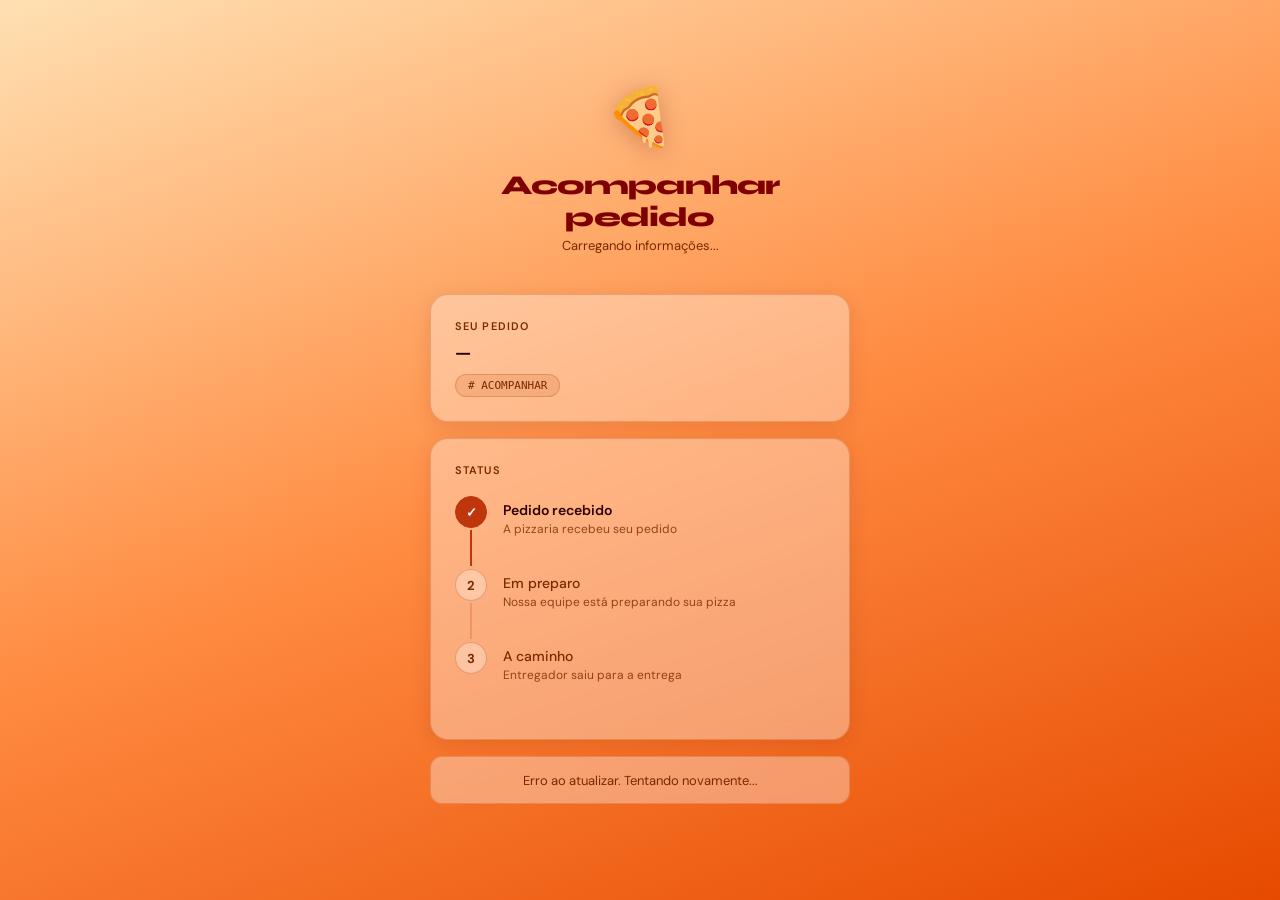
==== templates/acompanhar.html @ 8a987813 "inicial" ====
<!DOCTYPE html>
<html lang="pt-BR">
<head>
  <meta charset="UTF-8">
  <meta name="viewport" content="width=device-width, initial-scale=1.0">
  <title>Acompanhar Pedido</title>
  <link href="https://fonts.googleapis.com/css2?family=Syne:wght@400;600;700;800&family=DM+Sans:wght@300;400;500&display=swap" rel="stylesheet">
  <style>
    *, *::before, *::after { box-sizing: border-box; margin: 0; padding: 0; }

    :root {
      --bg-top: #ffe0b2;
      --bg-bottom: #e64a00;
      --surface: rgba(255,255,255,0.35);
      --surface2: rgba(255,255,255,0.2);
      --border: rgba(180,60,0,0.25);
      --accent: #b71c1c;
      --accent2: #7f0000;
      --text: #2d0000;
      --muted: #7a2800;
      --done-bg: #bf360c;
      --done-text: #fff;
      --danger: #b71c1c;
    }

    body {
      background: linear-gradient(160deg, var(--bg-top) 0%, #ff8c42 50%, var(--bg-bottom) 100%);
      min-height: 100vh;
      display: flex;
      align-items: center;
      justify-content: center;
      padding: 2rem 1rem;
      font-family: 'DM Sans', sans-serif;
      color: var(--text);
    }

    .container { width: 100%; max-width: 420px; }

    .header { text-align: center; margin-bottom: 2.5rem; }

    .pizza-icon {
      font-size: 56px;
      display: block;
      margin-bottom: 1rem;
      animation: float 3s ease-in-out infinite;
      filter: drop-shadow(0 4px 12px rgba(100,0,0,0.25));
    }

    @keyframes float {
      0%, 100% { transform: translateY(0); }
      50% { transform: translateY(-8px); }
    }

    .header h1 {
      font-family: 'Syne', sans-serif;
      font-size: 1.7rem;
      font-weight: 800;
      letter-spacing: -0.03em;
      color: var(--accent2);
    }

    .header p { color: var(--muted); font-size: 13px; margin-top: 4px; }

    .card {
      background: var(--surface);
      border: 1px solid var(--border);
      border-radius: 18px;
      padding: 1.5rem;
      margin-bottom: 1rem;
      backdrop-filter: blur(10px);
      box-shadow: 0 4px 20px rgba(100,0,0,0.12);
    }

    .card-label {
      font-size: 11px;
      font-weight: 600;
      letter-spacing: 0.1em;
      text-transform: uppercase;
      color: var(--muted);
      margin-bottom: 0.5rem;
    }

    .pedido-info {
      font-family: 'Syne', sans-serif;
      font-size: 1.2rem;
      font-weight: 700;
      color: var(--text);
    }

    .token-pill {
      display: inline-block;
      margin-top: 10px;
      background: rgba(180,60,0,0.12);
      border: 1px solid var(--border);
      border-radius: 999px;
      padding: 4px 12px;
      font-size: 11px;
      color: var(--muted);
      font-family: monospace;
    }

    /* Timeline */
    .timeline { display: flex; flex-direction: column; }
    .step { display: flex; align-items: flex-start; gap: 16px; }
    .step-left { display: flex; flex-direction: column; align-items: center; flex-shrink: 0; }

    .dot {
      width: 32px;
      height: 32px;
      border-radius: 50%;
      display: flex;
      align-items: center;
      justify-content: center;
      font-size: 13px;
      font-weight: 700;
      border: 1.5px solid rgba(180,60,0,0.3);
      background: rgba(255,255,255,0.3);
      color: var(--muted);
      transition: all 0.4s ease;
      z-index: 1;
    }

    .dot.active {
      background: var(--accent);
      border-color: var(--accent);
      color: white;
      box-shadow: 0 0 18px rgba(183,28,28,0.4);
      animation: pulseDot 1.5s ease-in-out infinite;
    }

    .dot.done {
      background: var(--done-bg);
      border-color: var(--done-bg);
      color: var(--done-text);
      font-weight: 800;
    }

    @keyframes pulseDot {
      0%, 100% { box-shadow: 0 0 0 0 rgba(183,28,28,0.4); }
      50% { box-shadow: 0 0 0 10px rgba(183,28,28,0); }
    }

    .line {
      width: 2px;
      height: 36px;
      margin: 2px 0;
      background: rgba(180,60,0,0.2);
      transition: background 0.4s ease;
    }

    .line.done { background: var(--done-bg); }

    .step-content { padding-top: 5px; padding-bottom: 2rem; }

    .step-title { font-size: 14px; font-weight: 500; color: var(--muted); transition: color 0.4s; }
    .step-title.active { color: var(--accent); font-weight: 600; }
    .step-title.done { color: var(--text); font-weight: 600; }

    .step-sub { font-size: 12px; color: var(--muted); margin-top: 2px; opacity: 0.8; }

    .status-msg {
      background: var(--surface);
      border: 1px solid var(--border);
      border-radius: 12px;
      padding: 14px 16px;
      font-size: 13px;
      color: var(--muted);
      text-align: center;
      margin-bottom: 1rem;
      min-height: 48px;
      display: flex;
      align-items: center;
      justify-content: center;
      backdrop-filter: blur(8px);
    }

    .cancelado-box {
      background: rgba(183,28,28,0.1);
      border: 1px solid rgba(183,28,28,0.4);
      border-radius: 12px;
      padding: 1rem;
      color: var(--danger);
      text-align: center;
      font-size: 14px;
      font-weight: 500;
      display: none;
      margin-bottom: 1rem;
    }

    #timer-box {
      background: rgba(255,255,255,0.25);
      border: 1px solid var(--border);
      border-radius: 12px;
      padding: 12px 16px;
      font-size: 12px;
      color: var(--muted);
      text-align: center;
      margin-bottom: 1rem;
      display: none;
      backdrop-filter: blur(6px);
    }

    #timer-box span { color: var(--accent); font-weight: 700; }

    #cancelar-btn {
      width: 100%;
      padding: 12px;
      background: rgba(183,28,28,0.08);
      border: 1.5px solid rgba(183,28,28,0.4);
      border-radius: 12px;
      color: var(--danger);
      font-size: 14px;
      font-weight: 500;
      font-family: 'DM Sans', sans-serif;
      cursor: pointer;
      transition: background 0.2s, border-color 0.2s;
      display: none;
    }

    #cancelar-btn:hover {
      background: rgba(183,28,28,0.15);
      border-color: var(--danger);
    }
  </style>
</head>
<body>
  <div class="container">
    <div class="header">
      <span class="pizza-icon">🍕</span>
      <h1>Acompanhar pedido</h1>
      <p id="header-sub">Carregando informações...</p>
    </div>

    <div class="card">
      <p class="card-label">Seu pedido</p>
      <p class="pedido-info" id="pedido-info">—</p>
      <span class="token-pill" id="token-pill"></span>
    </div>

    <div class="card" id="timeline-card">
      <p class="card-label" style="margin-bottom:1.2rem;">Status</p>
      <div class="timeline">
        <div class="step">
          <div class="step-left">
            <div class="dot done" id="dot-0">✓</div>
            <div class="line done" id="line-0"></div>
          </div>
          <div class="step-content">
            <p class="step-title done">Pedido recebido</p>
            <p class="step-sub">A pizzaria recebeu seu pedido</p>
          </div>
        </div>
        <div class="step">
          <div class="step-left">
            <div class="dot" id="dot-1">2</div>
            <div class="line" id="line-1"></div>
          </div>
          <div class="step-content">
            <p class="step-title" id="title-1">Em preparo</p>
            <p class="step-sub">Nossa equipe está preparando sua pizza</p>
          </div>
        </div>
        <div class="step">
          <div class="step-left">
            <div class="dot" id="dot-2">3</div>
            <div class="line" id="line-2" style="visibility:hidden;"></div>
          </div>
          <div class="step-content">
            <p class="step-title" id="title-2">A caminho</p>
            <p class="step-sub">Entregador saiu para a entrega</p>
          </div>
        </div>
      </div>
    </div>

    <div class="cancelado-box" id="cancelado-box">❌ Pedido cancelado.</div>
    <div class="status-msg" id="status-msg"><span>Atualizando...</span></div>
    <div id="timer-box">⏱ Cancelamento disponível por mais <span id="timer-count">—</span></div>
    <button id="cancelar-btn">Cancelar pedido</button>
  </div>

  <script>
    const token = window.location.pathname.split("/").pop();
    document.getElementById("token-pill").textContent = "# " + token.slice(0, 10).toUpperCase();

    const statusIdx = { novo: 0, preparo: 1, entrega: 2, entregue: 3, cancelado: -1 };
    const msgs = [
      "Seu pedido foi recebido! Em breve começamos o preparo. 🍕",
      "Sua pizza está sendo preparada com carinho! 🔥",
      "Entregador a caminho — fique de olho! 🛵",
      "Pedido entregue. Bom apetite! 🍕"
    ];

    let createdAt = null;
    let timerInterval = null;

    function atualizarTimer() {
      if (!createdAt) return;
      const diff = 120 - Math.floor((Date.now() - createdAt.getTime()) / 1000);
      const btn = document.getElementById("cancelar-btn");
      const timerBox = document.getElementById("timer-box");

      if (diff <= 0) {
        btn.style.display = "none";
        timerBox.style.display = "none";
        clearInterval(timerInterval);
        return;
      }

      btn.style.display = "block";
      timerBox.style.display = "block";
      const min = Math.floor(diff / 60);
      const sec = diff % 60;
      document.getElementById("timer-count").textContent =
        min > 0 ? `${min}m ${sec}s` : `${sec}s`;
    }

    function renderStatus(status, data) {
      if (data) {
        const tam = data.tamanho ? ` (${data.tamanho})` : "";
        document.getElementById("pedido-info").textContent =
          `${data.quantidade}x pizza de ${data.sabor}${tam}`;
        document.getElementById("header-sub").textContent =
          status === "cancelado" ? "Pedido cancelado" : "Atualizando a cada 5 segundos";

        if (data.created_at && !createdAt) {
          createdAt = new Date(data.created_at + "Z");
          atualizarTimer();
          timerInterval = setInterval(atualizarTimer, 1000);
        }
      }

      if (status === "cancelado") {
        document.getElementById("timeline-card").style.display = "none";
        document.getElementById("cancelado-box").style.display = "block";
        document.getElementById("cancelar-btn").style.display = "none";
        document.getElementById("timer-box").style.display = "none";
        document.getElementById("status-msg").textContent = "Este pedido foi cancelado.";
        clearInterval(timerInterval);
        return;
      }

      const idx = statusIdx[status] ?? 0;

      for (let i = 1; i <= 2; i++) {
        const dot = document.getElementById(`dot-${i}`);
        const title = document.getElementById(`title-${i}`);
        const line = document.getElementById(`line-${i - 1}`);

        dot.className = "dot";
        title.className = "step-title";

        if (idx > i) {
          dot.className = "dot done";
          dot.textContent = "✓";
          title.className = "step-title done";
          if (line) line.className = "line done";
        } else if (idx === i) {
          dot.className = "dot active";
          dot.textContent = i + 1;
          title.className = "step-title active";
        } else {
          dot.textContent = i + 1;
        }
      }

      document.getElementById("status-msg").textContent = msgs[Math.min(idx, msgs.length - 1)];

      if (status === "entregue") {
        document.getElementById("cancelar-btn").style.display = "none";
        document.getElementById("timer-box").style.display = "none";
        clearInterval(timerInterval);
      }
    }

    async function carregar() {
      try {
        const res = await fetch(`/pedido/${token}`);
        const data = await res.json();
        if (data.error) {
          document.getElementById("status-msg").textContent = "Pedido não encontrado.";
          return;
        }
        renderStatus(data.status, data);
      } catch (e) {
        document.getElementById("status-msg").textContent = "Erro ao atualizar. Tentando novamente...";
      }
    }

    document.getElementById("cancelar-btn").onclick = async () => {
      if (!confirm("Tem certeza que deseja cancelar o pedido?")) return;
      await fetch(`/pedido/${token}/cancelar`, { method: "POST" });
      carregar();
    };

    setInterval(carregar, 5000);
    carregar();
  </script>
</body>
</html>
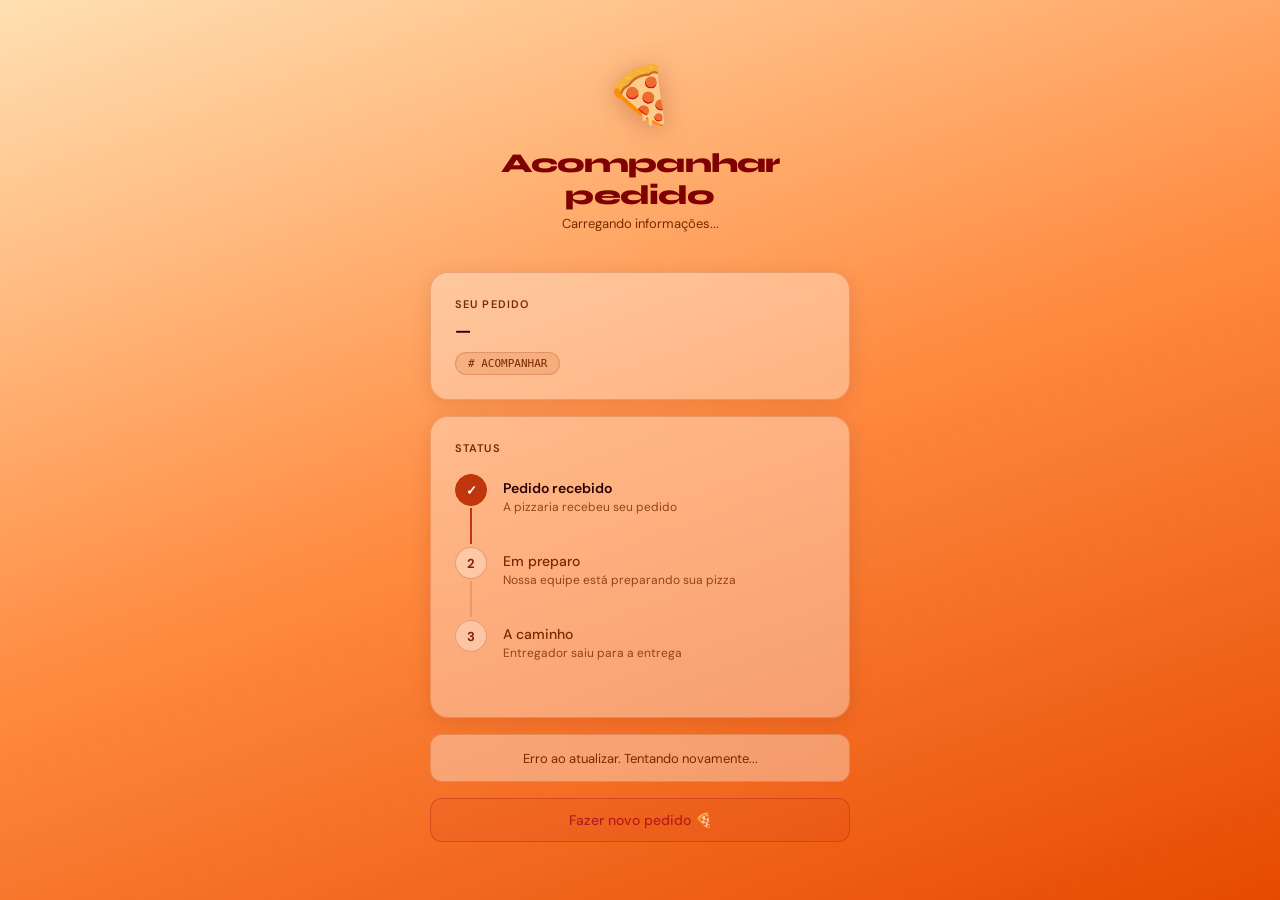
==== commit 7e4d2a37: "meu deploy" ====
--- a/templates/acompanhar.html
+++ b/templates/acompanhar.html
@@ -99,7 +99,6 @@
       font-family: monospace;
     }
 
-    /* Timeline */
     .timeline { display: flex; flex-direction: column; }
     .step { display: flex; align-items: flex-start; gap: 16px; }
     .step-left { display: flex; flex-direction: column; align-items: center; flex-shrink: 0; }
@@ -221,6 +220,29 @@
       background: rgba(183,28,28,0.15);
       border-color: var(--danger);
     }
+
+    #novo-pedido-btn {
+      display: block;
+      width: 100%;
+      margin-top: 0.75rem;
+      padding: 12px;
+      background: rgba(183,28,28,0.08);
+      border: 1.5px solid rgba(183,28,28,0.4);
+      border-radius: 12px;
+      color: var(--danger);
+      font-size: 14px;
+      font-weight: 500;
+      font-family: 'DM Sans', sans-serif;
+      text-align: center;
+      text-decoration: none;
+      transition: background 0.2s, border-color 0.2s;
+      box-sizing: border-box;
+    }
+
+    #novo-pedido-btn:hover {
+      background: rgba(183,28,28,0.15);
+      border-color: var(--danger);
+    }
   </style>
 </head>
 <body>
@@ -277,6 +299,7 @@
     <div class="status-msg" id="status-msg"><span>Atualizando...</span></div>
     <div id="timer-box">⏱ Cancelamento disponível por mais <span id="timer-count">—</span></div>
     <button id="cancelar-btn">Cancelar pedido</button>
+    <a href="/" id="novo-pedido-btn">Fazer novo pedido 🍕</a>
   </div>
 
   <script>
@@ -317,9 +340,13 @@
 
     function renderStatus(status, data) {
       if (data) {
-        const tam = data.tamanho ? ` (${data.tamanho})` : "";
-        document.getElementById("pedido-info").textContent =
-          `${data.quantidade}x pizza de ${data.sabor}${tam}`;
+        if (data.itens && data.itens.length > 0) {
+          const resumo = data.itens.map(item =>
+            `${item.quantidade}x ${item.sabores.join(" e ")} (${item.tamanho})`
+          ).join(", ");
+          document.getElementById("pedido-info").textContent = resumo;
+        }
+
         document.getElementById("header-sub").textContent =
           status === "cancelado" ? "Pedido cancelado" : "Atualizando a cada 5 segundos";
 
